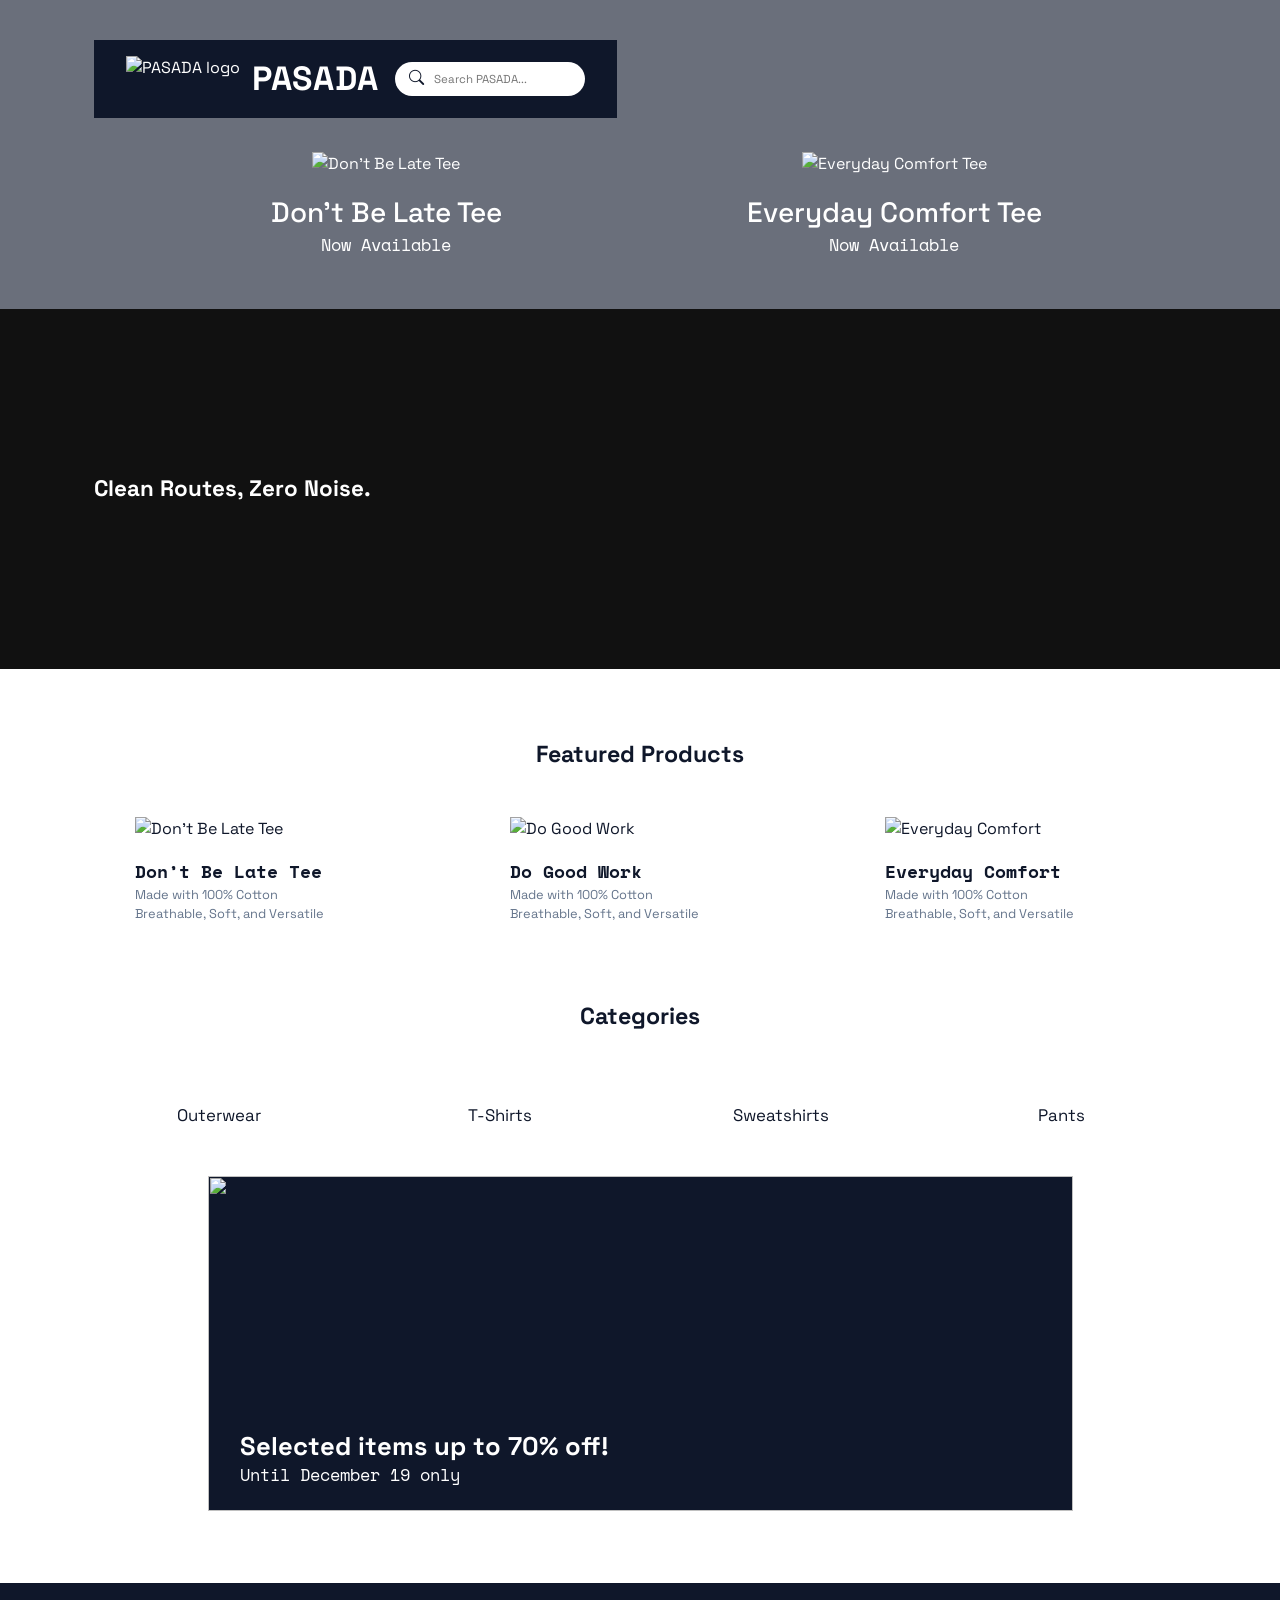
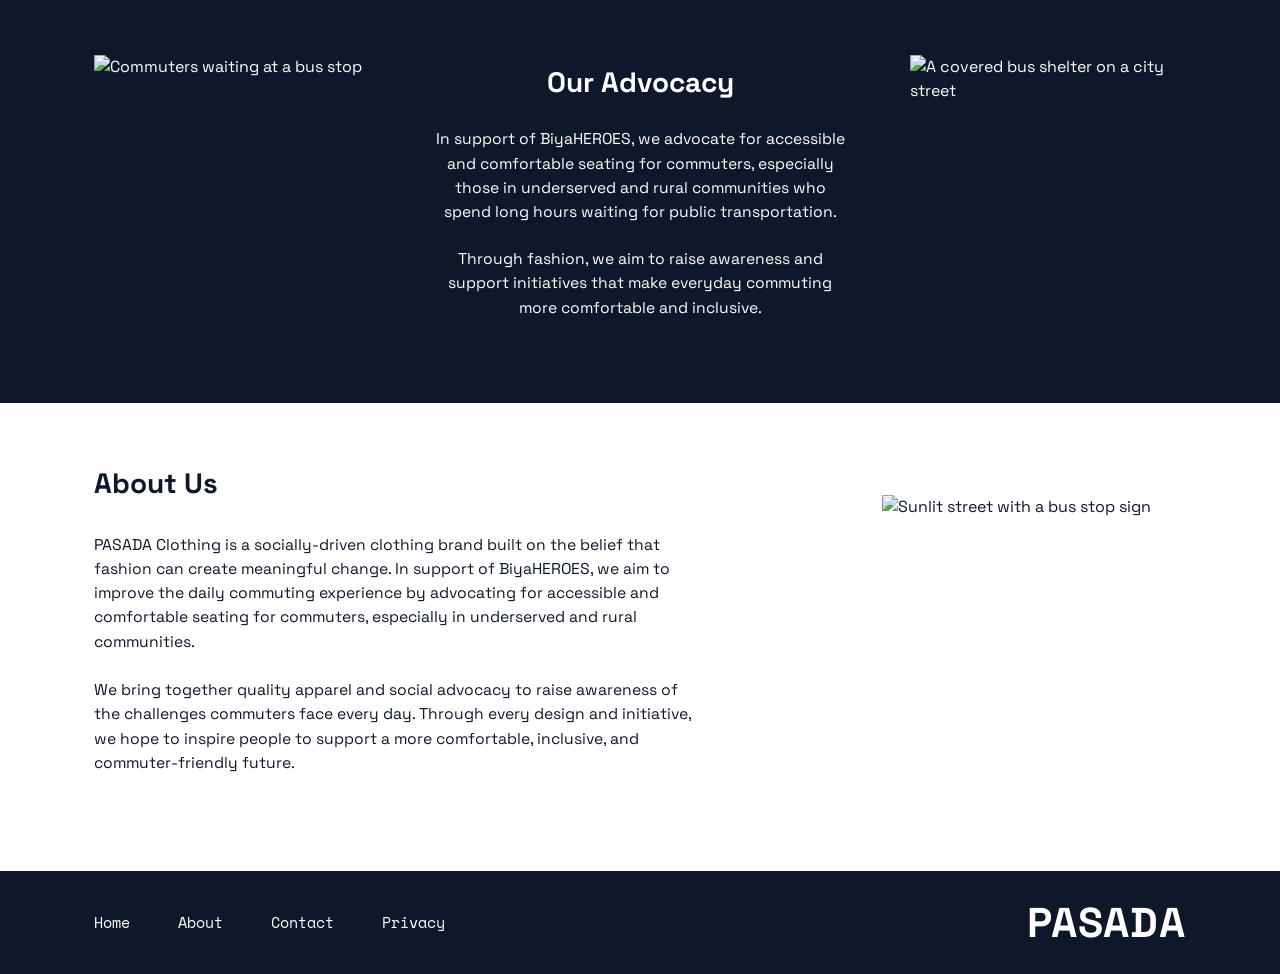
==== index.html @ 644e5175 "Add files via upload" ====
<!doctype html>
<html lang="en">

<head>
    <meta charset="UTF-8">
    <meta name="viewport" content="width=device-width, initial-scale=1.0">

    <title>Home | PASADA</title>

    <!-- Bootstrap CSS -->
    <link href="https://cdn.jsdelivr.net/npm/bootstrap@5.3.9/dist/css/bootstrap.min.css" rel="stylesheet">

    <!-- Bootstrap Icons -->
    <link rel="stylesheet" href="https://cdn.jsdelivr.net/npm/bootstrap-icons@1.13.1/font/bootstrap-icons.min.css">

    <!-- Fonts: Space Grotesk + Space Mono -->
    <link rel="preconnect" href="https://fonts.googleapis.com">
    <link rel="preconnect" href="https://fonts.gstatic.com" crossorigin>
    <link href="https://fonts.googleapis.com/css2?family=Space+Grotesk:wght@300..700&family=Space+Mono:ital,wght@0,400;0,700;1,400;1,700&display=swap" rel="stylesheet">

    <!-- Custom CSS -->
    <link rel="stylesheet" href="style.css">

</head>

<body class="d-flex flex-column min-vh-100">

    <main class="flex-grow-1">

        <!-- HERO -->
        <section class="hero">
            <!-- Header floats over the hero (logo + search) -->
            <header id="site-header" data-variant="home"></header>

            <div class="page-container">
                <div class="hero-products">
                    <a href="product-dont-be-late.html" class="hero-product">
                        <img src="images/tee-dont-be-late-transparent-bg.png" alt="Don’t Be Late Tee">
                        <h1>Don’t Be Late Tee</h1>
                        <p>Now Available</p>
                    </a>
                    <a href="product-everyday-comfort.html" class="hero-product">
                        <img src="images/tee-everyday-comfort-transparent-bg.png" alt="Everyday Comfort Tee">
                        <h2>Everyday Comfort Tee</h2>
                        <p>Now Available</p>
                    </a>
                </div>
            </div>
        </section>

        <!-- TAGLINE BANNER -->
        <section class="tagline">
            <div class="page-container">
                <h2>Clean Routes, Zero Noise.</h2>
            </div>
        </section>

        <!-- FEATURED PRODUCTS -->
        <section class="featured">
            <div class="page-container">
                <h2 class="section-title">Featured Products</h2>
                <div class="featured-grid">
                <a href="product-dont-be-late.html" class="featured-item">
                    <img src="images/tee-dont-be-late.png" alt="Don’t Be Late Tee" loading="lazy">
                    <h3>Don’t Be Late Tee</h3>
                    <p>Made with 100% Cotton</p>
                    <p>Breathable, Soft, and Versatile</p>
                </a>
                <a href="product-do-good-work.html" class="featured-item">
                    <img src="images/tee-do-good-work.png" alt="Do Good Work" loading="lazy">
                    <h3>Do Good Work</h3>
                    <p>Made with 100% Cotton</p>
                    <p>Breathable, Soft, and Versatile</p>
                </a>
                <a href="product-everyday-comfort.html" class="featured-item">
                    <img src="images/tee-everyday-comfort.png" alt="Everyday Comfort" loading="lazy">
                    <h3>Everyday Comfort</h3>
                    <p>Made with 100% Cotton</p>
                    <p>Breathable, Soft, and Versatile</p>
                </a>
                </div>
            </div>
        </section>

        <!-- CATEGORIES -->
        <section class="categories">
            <div class="page-container">
                <h2 class="section-title">Categories</h2>
                <div class="category-grid">
                <a href="#" class="category-item">
                    <img src="images/cat-outerwear.png" alt="" loading="lazy">
                    <span>Outerwear</span>
                </a>
                <a href="#" class="category-item">
                    <img src="images/cat-tshirts.png" alt="" loading="lazy">
                    <span>T-Shirts</span>
                </a>
                <a href="#" class="category-item">
                    <img src="images/cat-sweatshirts.png" alt="" loading="lazy">
                    <span>Sweatshirts</span>
                </a>
                <a href="#" class="category-item">
                    <img src="images/cat-pants.png" alt="" loading="lazy">
                    <span>Pants</span>
                </a>
                </div>
            </div>
        </section>

        <!-- PROMOTIONAL BANNER -->
        <section class="promo">
            <img src="images/promo-banner.png" alt="" loading="lazy">
            <div class="promo-text">
                <h2>Selected items up to 70% off!</h2>
                <p>Until December 19 only</p>
            </div>
        </section>

        <!-- OUR ADVOCACY -->
        <section class="advocacy">
            <div class="page-container">
                <div class="advocacy-grid">
                    <img src="images/advocacy-left.png" alt="Commuters waiting at a bus stop" class="adv-left" loading="lazy">

                    <div class="advocacy-text">
                        <h2>Our Advocacy</h2>
                        <p>In support of BiyaHEROES, we advocate for accessible and comfortable seating for commuters, especially those in underserved and rural communities who spend long hours waiting for public transportation.</p>
                        <p>Through fashion, we aim to raise awareness and support initiatives that make everyday commuting more comfortable and inclusive.</p>
                    </div>

                    <img src="images/advocacy-right.png" alt="A covered bus shelter on a city street" class="adv-right" loading="lazy">
                </div>
            </div>
        </section>

        <!-- ABOUT US -->
        <section class="about">
            <div class="page-container">
                <div class="about-grid">
                    <div>
                        <h2>About Us</h2>
                        <p>PASADA Clothing is a socially-driven clothing brand built on the belief that fashion can create meaningful change. In support of BiyaHEROES, we aim to improve the daily commuting experience by advocating for accessible and comfortable seating for commuters, especially in underserved and rural communities.</p>
                        <p>We bring together quality apparel and social advocacy to raise awareness of the challenges commuters face every day. Through every design and initiative, we hope to inspire people to support a more comfortable, inclusive, and commuter-friendly future.</p>
                    </div>
                    <img src="images/about-us.png" alt="Sunlit street with a bus stop sign" loading="lazy">
                </div>
            </div>
        </section>

    </main>

    <!-- FOOTER -->
    <footer id="site-footer"></footer>

    <!-- Bootstrap JavaScript -->
    <script src="https://cdn.jsdelivr.net/npm/bootstrap@5.3.9/dist/js/bootstrap.bundle.min.js"></script>

    <!-- Shared Components (header + footer) -->
    <script src="components.js"></script>

</body>
</html>
---- style.css ----
:root {
    --primary: #0F172A;     /* navy */
    --secondary: #E3B624;   /* gold */
    --secondary2: #64748B;  /* slate */
    --neutral: #FFFFFF;
    --gray-100: #E5E7EB;    /* form fields */
    --gray-200: #D9D9D9;    /* sidebar, avatars */
    --gray-300: #D0D0D0;    /* size / qty buttons */
    --gray-500: #9B9B9B;    /* image placeholders */

    --font-sans: "Space Grotesk", Arial, Helvetica, sans-serif;
    --font-mono: "Space Mono", "Courier New", monospace;
}

*, *::before, *::after { box-sizing: border-box; }

body {
    margin: 0;
    background: var(--neutral);
    color: var(--primary);
    font-family: var(--font-sans);
}

.font-mono { font-family: var(--font-mono); }
.text-slate { color: var(--secondary2); }

.page-container {
    width: 100%;
    max-width: 1140px;
    margin-inline: auto;
    padding-inline: 1.5rem;
}

/* ---------- Header (all pages except Home) ---------- */
.site-header {
    background: var(--primary);
    color: var(--neutral);
}
.site-header .brand {
    display: inline-flex;
    align-items: center;
    gap: 1.1rem;
    padding-block: 1.05rem;
    color: inherit;
    text-decoration: none;
}
.brand-circle {
    width: 58px; height: 58px;
    border-radius: 50%;
    background: #fff;
    padding: 5px;
    object-fit: contain;
    flex-shrink: 0;
}
.brand-mark { height: 52px; width: auto; flex-shrink: 0; }
.brand-word {
    font-weight: 700;
    font-size: clamp(2rem, 4.2vw, 3.1rem);
    line-height: 1;
    letter-spacing: .02em;
}

/* ---------- Header (Home – floats over hero) ---------- */
.home-header {
    position: absolute;
    z-index: 3;
    top: 2.5rem;
    left: max(1.5rem, calc((100vw - 1140px) / 2 + 1.5rem));
    right: 1.5rem;
    max-width: 523px;
    background: var(--primary);
    color: #fff;
    display: flex;
    align-items: center;
    justify-content: space-between;
    gap: 1rem;
    padding: 1rem 2rem;
}
.home-header .brand { display: inline-flex; align-items: center; gap: .75rem; color: inherit; text-decoration: none; }
.home-header .brand-mark { height: 46px; }
.home-header .brand-word { font-size: 2.1rem; }
.search-pill {
    display: flex; align-items: center; gap: .5rem;
    background: #fff; border-radius: 999px;
    padding: .35rem .9rem;
    flex: 1 1 180px; min-width: 0; max-width: 200px;
}
.search-pill i { color: var(--primary); font-size: .95rem; }
.search-pill input {
    border: 0; outline: 0; background: transparent; width: 100%;
    font: 400 .72rem var(--font-sans); color: var(--primary);
}
@media (max-width: 575.98px) {
    .home-header { top: 1rem; padding: .75rem 1rem; flex-wrap: wrap; }
    .home-header .brand-word { font-size: 1.6rem; }
    .search-pill { max-width: none; flex-basis: 100%; }
}

/* ---------- Footer ---------- */
.site-footer {
    background: var(--primary);
    color: #fff;
    margin-top: auto;
}
.site-footer .footer-inner {
    display: flex; align-items: center; justify-content: space-between;
    flex-wrap: wrap; gap: 1rem;
    padding-block: 1.9rem;
}
.footer-nav { display: flex; flex-wrap: wrap; gap: 1.5rem 3rem; font-family: var(--font-mono); font-size: .95rem; }
.footer-nav a, .footer-word { color: #fff; text-decoration: none; }
.footer-nav a:hover { text-decoration: underline; }
.footer-word { font-weight: 700; font-size: 2.6rem; line-height: 1; letter-spacing: .02em; }
@media (max-width: 767.98px) {
    .site-footer .footer-inner { flex-direction: column; text-align: center; }
    .footer-nav { justify-content: center; gap: 1rem 1.75rem; }
}

/* HOME */
.hero {
    position: relative;
    overflow: hidden;
    color: #fff;
    isolation: isolate;
    padding: 9.5rem 0 3.25rem;
}
.hero::before {                      /* blurred B&W photo */
    content: "";
    position: absolute; inset: -20px;
    background: url("images/hero-bus-stop.png") center / cover no-repeat;
    filter: blur(5px);
    z-index: -2;
}
.hero::after {                       /* navy tint */
    content: "";
    position: absolute; inset: 0;
    background: rgba(15, 23, 42, .62);
    z-index: -1;
}
.hero-products { display: flex; justify-content: center; gap: 3rem; flex-wrap: wrap; }
.hero-product { flex: 1 1 260px; max-width: 460px; text-align: center; color: #fff; text-decoration: none; }
.hero-product img { height: 270px; width: auto; max-width: 100%; object-fit: contain; margin-bottom: 1.25rem; }
.hero-product h1, .hero-product h2 { font-size: clamp(1.4rem, 2.4vw, 1.75rem); font-weight: 500; margin: 0 0 .15rem; }
.hero-product p { font-family: var(--font-mono); font-size: 1.05rem; margin: 0; }
.hero-product:hover img { transform: translateY(-4px); }
.hero-product img { transition: transform .2s ease; }

.tagline {
    position: relative;
    min-height: 360px;
    display: flex; align-items: center;
    color: #fff;
    background: #111 url("images/tagline-jeepney.png") center / cover no-repeat;
}
.tagline h2 { font-size: 1.4rem; font-weight: 700; margin: 0; }

.section-title {
    text-align: center;
    font-weight: 700;
    font-size: 1.45rem;
    color: var(--primary);
    margin: 0 0 3rem;
}

.featured { padding: 4.5rem 0 2.5rem; }
.featured-grid { display: grid; grid-template-columns: repeat(3, 1fr); gap: 2rem; }
.featured-item { display: block; color: inherit; text-decoration: none; max-width: 260px; margin-inline: auto; width: 100%; }
.featured-item img { width: 100%; aspect-ratio: 1 / 1.05; object-fit: contain; margin-bottom: 1.25rem; }
.featured-item h3 { font-family: var(--font-mono); font-weight: 700; font-size: 1.1rem; margin: 0 0 .15rem; }
.featured-item p { color: var(--secondary2); font-size: .8rem; margin: 0; line-height: 1.5; }
.featured-item:hover h3 { text-decoration: underline; }
@media (max-width: 767.98px) { .featured-grid { grid-template-columns: 1fr; gap: 2.5rem; } }

.categories { padding: 2.5rem 0 3rem; }
.category-grid { display: grid; grid-template-columns: repeat(4, 1fr); gap: 2rem; text-align: center; }
.category-item { color: var(--primary); text-decoration: none; }
.category-item img { height: 120px; width: auto; margin-bottom: 1rem; }
.category-item span { display: block; font-size: 1.05rem; }
.category-item:hover span { text-decoration: underline; }
@media (max-width: 575.98px) { .category-grid { grid-template-columns: repeat(2, 1fr); } }

.promo {
    position: relative;
    max-width: 865px;
    margin: 0 auto 4.5rem;
    color: #fff;
    min-height: 240px;
    background: var(--primary);
}
.promo img { width: 100%; height: 100%; min-height: 240px; object-fit: cover; object-position: right center; display: block; position: absolute; inset: 0; }
.promo-text { position: relative; padding: 4.5rem 2rem 1.5rem 2rem; }
.promo-text { display: flex; flex-direction: column; justify-content: flex-end; min-height: 335px; }
.promo-text h2 { font-size: 1.6rem; font-weight: 700; margin: 0; }
.promo-text p { font-family: var(--font-mono); font-size: 1.05rem; margin: 0; }
@media (max-width: 767.98px) { .promo { margin-inline: 1.5rem; } .promo-text { min-height: 240px; padding-top: 3rem; } }

/* Advocacy + About (Home bottom & About page) */
.advocacy { background: var(--primary); color: #fff; padding: 4.5rem 0; }
.advocacy-grid {
    display: grid; align-items: center; gap: 3.5rem;
    grid-template-columns: 276px 1fr 276px;
}
.advocacy-grid img { width: 100%; aspect-ratio: 1; object-fit: cover; display: block; }
.advocacy-grid .adv-left  { object-position: 30% 50%; }
.advocacy-grid .adv-right { object-position: 28% 50%; }
.advocacy-text { text-align: center; max-width: 420px; margin-inline: auto; }
.advocacy-text h2 { font-size: 1.75rem; font-weight: 700; margin: 0 0 1.75rem; }
.advocacy-text p { font-size: .98rem; line-height: 1.55; margin: 0 0 1.4rem; }
.advocacy-text p:last-child { margin-bottom: 0; }
@media (max-width: 991.98px) {
    .advocacy-grid { grid-template-columns: 1fr; }
    .advocacy-grid img { max-width: 320px; margin-inline: auto; }
    .advocacy-grid .adv-left { order: 2; }
    .advocacy-text { order: 1; }
    .advocacy-grid .adv-right { order: 3; }
}

.about { padding: 4rem 0 4.5rem; }
.about-grid { display: grid; grid-template-columns: 1fr 304px; gap: 4rem; align-items: center; }
.about-grid h2 { font-size: 1.75rem; font-weight: 700; margin: 0 0 2rem; }
.about-grid p { font-size: .98rem; line-height: 1.55; margin: 0 0 1.5rem; max-width: 600px; }
.about-grid img { width: 100%; aspect-ratio: 304 / 276; object-fit: cover; object-position: 60% 50%; display: block; }
@media (max-width: 767.98px) { .about-grid { grid-template-columns: 1fr; } .about-grid img { max-width: 320px; } }

/* PRODUCT PAGE */
.product-layout { display: grid; grid-template-columns: minmax(0, 1fr) 265px; flex: 1 0 auto; }
.product-main { padding: 2.5rem 2.5rem 3rem max(1.5rem, calc((100vw - 1140px) / 2 + 1.5rem)); }
.product-top { display: grid; grid-template-columns: 290px 1fr; gap: 3rem; align-items: start; margin-bottom: 2.75rem; }
.product-photo img { width: 100%; height: auto; display: block; }
.product-info h1 { font-size: clamp(2rem, 3.4vw, 2.5rem); font-weight: 700; margin: .5rem 0 0; color: #000; }
.product-price { font-family: var(--font-mono); font-size: 1.9rem; margin: .1rem 0 1rem; color: #000; }

.size-group { display: flex; gap: 4px; margin-bottom: 1.9rem; }
.size-group label, .qty-box {
    background: var(--gray-300);
    font-family: var(--font-mono); font-size: 1.05rem;
    min-width: 94px; height: 34px;
    display: inline-flex; align-items: center; justify-content: center;
    cursor: pointer; user-select: none; margin: 0;
}
.size-group input { position: absolute; opacity: 0; width: 1px; height: 1px; pointer-events: none; }
.size-group { position: relative; }
.size-group input:checked + label { background: var(--primary); color: #fff; }
.size-group input:focus-visible + label { outline: 3px solid var(--secondary); outline-offset: 2px; }
.qty-box { cursor: default; justify-content: space-between; padding: 0 .6rem; min-width: 94px; }
.qty-box button { background: none; border: 0; padding: 0 .25rem; font: inherit; line-height: 1; cursor: pointer; color: inherit; }
.qty-box output { min-width: 1.2em; text-align: center; }

.btn-row { display: flex; flex-wrap: wrap; gap: 1.1rem; margin: 1.2rem 0 .6rem; }
.btn-pasada {
    font-family: var(--font-mono); font-size: 1.05rem;
    border: 2px solid #000; border-radius: 0;
    padding: .35rem 1.1rem; line-height: 1.4; cursor: pointer;
}
.btn-cart  { background: var(--secondary2); color: #fff; }
.btn-order { background: var(--secondary);  color: #000; }
.btn-pasada:hover { filter: brightness(1.08); }
.btn-pasada:focus-visible { outline: 3px solid var(--primary); outline-offset: 2px; }
.sold { font-size: .85rem; margin: 0; color: #000; }
.cart-msg { font-family: var(--font-mono); font-size: .85rem; min-height: 1.3em; margin: .5rem 0 0; color: var(--secondary2); }

.product-main h2 { font-size: 1.75rem; font-weight: 700; margin: 0 0 .9rem; color: #000; }
.product-details p { font-family: var(--font-mono); font-size: 1.2rem; line-height: 1.5; margin: 0; color: #000; }
.reviews { margin-top: 1.8rem; }
.reviews h2 { font-size: 1.5rem; }
.rating-row { display: flex; align-items: center; gap: 1.5rem; margin: 1rem 0 1.6rem; }
.rating-row .score { font-size: 2.4rem; font-weight: 500; line-height: 1; padding-left: .25rem; }
.stars { display: inline-flex; gap: .2rem; color: var(--secondary); }
.stars .off { color: var(--gray-200); }
.rating-row .stars { font-size: 2.1rem; gap: .5rem; }
.review-list { display: grid; grid-template-columns: repeat(2, minmax(0, 1fr)); gap: 1.5rem; }
.review { display: flex; align-items: flex-start; gap: .9rem; }
.avatar { width: 64px; height: 64px; border-radius: 50%; background: var(--gray-200); flex-shrink: 0; }
.review-body { flex: 1 1 auto; min-width: 0; }
.review-body .stars { font-size: 1.15rem; margin-bottom: .1rem; }
.review-body p { font-family: var(--font-mono); font-size: 1.05rem; margin: .45rem 0 0; color: #000; }
.review-photo { width: 124px; height: 90px; flex-shrink: 0; background: var(--gray-500); }
.review-photo svg { width: 100%; height: 100%; display: block; }

.product-side { background: var(--gray-200); padding: 2rem 1.5rem; text-align: center; }
.product-side > h2 { font-family: var(--font-mono); font-weight: 400; font-size: 1rem; line-height: 1.25; margin: 0 0 2.2rem; color: #000; }
.side-item { display: block; color: #000; text-decoration: none; margin-bottom: 2.1rem; }
.side-item .thumb { width: 143px; height: 165px; margin: 0 auto 1rem; background: #fff; border: 1px solid #000; display: flex; align-items: center; justify-content: center; }
.side-item .thumb img { width: 100%; height: 100%; object-fit: contain; }
.side-item strong { display: block; font-size: 1.1rem; }
.side-item .price { display: block; font-size: .95rem; margin: .1rem 0 .35rem; }
.side-item .stars { font-size: .95rem; margin-bottom: .3rem; }
.side-item .sold-sm { display: block; font-size: .78rem; }
.side-item:hover strong { text-decoration: underline; }

@media (max-width: 991.98px) {
    .product-layout { grid-template-columns: 1fr; }
    .product-main { padding: 2rem 1.5rem; }
    .product-side { padding-bottom: 1rem; }
}
@media (max-width: 767.98px) {
    .product-top { grid-template-columns: 1fr; gap: 1.5rem; }
    .product-photo { max-width: 290px; }
    .review-list { grid-template-columns: 1fr; }
}


.policy { padding: 4rem 0 6rem; }
.policy h1 { text-align: center; font-weight: 700; font-size: clamp(2.5rem, 5vw, 3.6rem); color: var(--primary); margin: 0 0 4.5rem; }
.policy-body { max-width: 960px; margin-inline: auto; }
.policy h2 { font-family: var(--font-mono); font-weight: 700; font-size: 1.65rem; color: var(--primary); margin: 0 0 1.1rem; }
.policy p { font-family: var(--font-mono); font-size: 1.02rem; line-height: 1.5; color: var(--primary); margin: 0 0 3rem; }

/* CONTACT */
.contact { padding: 2.5rem 0 5rem; }
.contact h1 { text-align: center; font-weight: 700; font-size: clamp(2.5rem, 5vw, 3.6rem); color: #000; margin: 0 0 3rem; }
.contact-grid { display: grid; grid-template-columns: 6fr 5fr; gap: 4rem; align-items: center; }
.contact-form label { display: block; font-family: var(--font-mono); font-size: 1.05rem; margin-bottom: .55rem; color: #000; }
.contact-form .field { margin-bottom: 1.6rem; }
.contact-form input, .contact-form textarea {
    width: 100%; background: var(--gray-100);
    border: 1px solid var(--primary); border-radius: 12px;
    padding: .6rem .9rem; font: 400 1rem var(--font-sans); color: var(--primary);
}
.contact-form input { height: 48px; }
.contact-form textarea { min-height: 96px; resize: vertical; }
.contact-form input:focus, .contact-form textarea:focus { outline: 3px solid var(--secondary); outline-offset: 1px; }
.btn-submit {
    background: var(--primary); color: #fff; border: 0; border-radius: 14px;
    font-family: var(--font-mono); font-size: 1.3rem; padding: .7rem 2rem; cursor: pointer;
}
.btn-submit:hover { background: #1b2742; }
.contact-logo { text-align: center; }
.contact-logo img { width: 100%; max-width: 370px; height: auto; }
@media (max-width: 767.98px) { .contact-grid { grid-template-columns: 1fr; gap: 2.5rem; } .contact-logo { order: -1; } .contact-logo img { max-width: 240px; } }
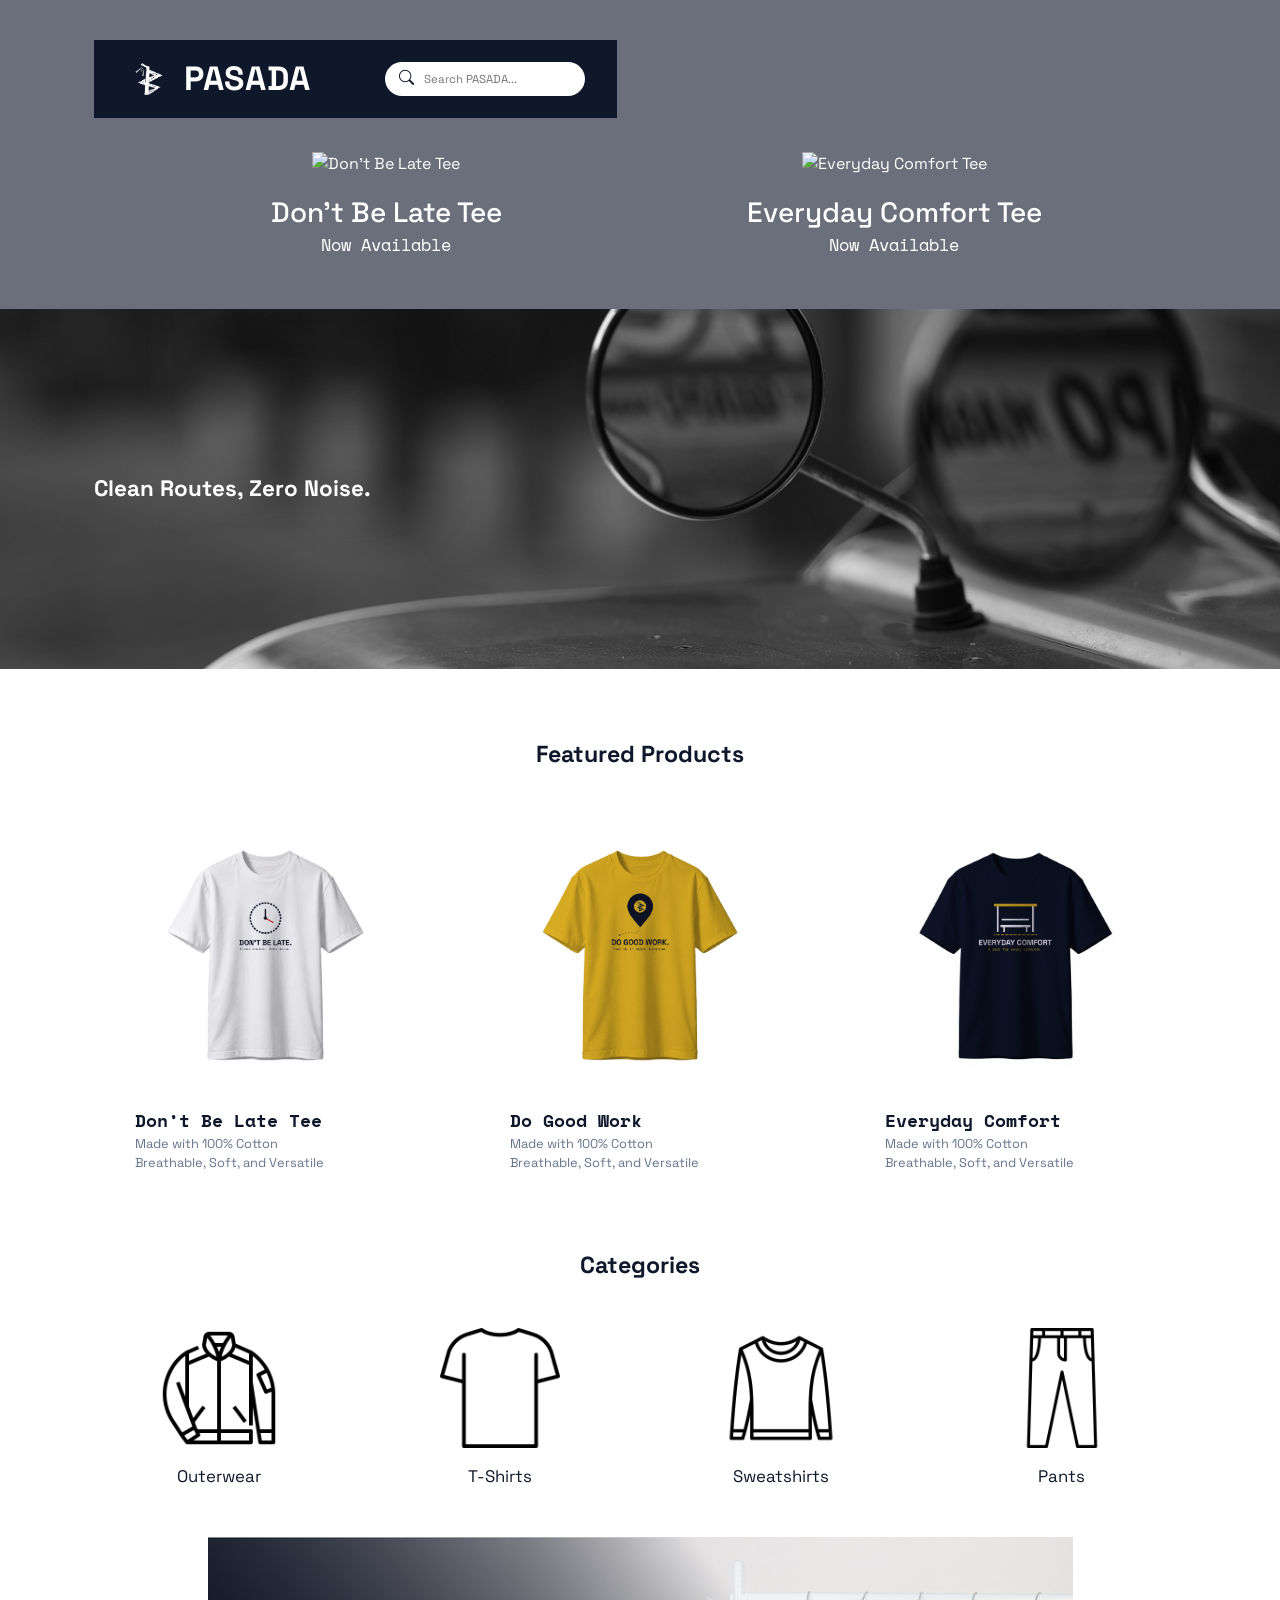
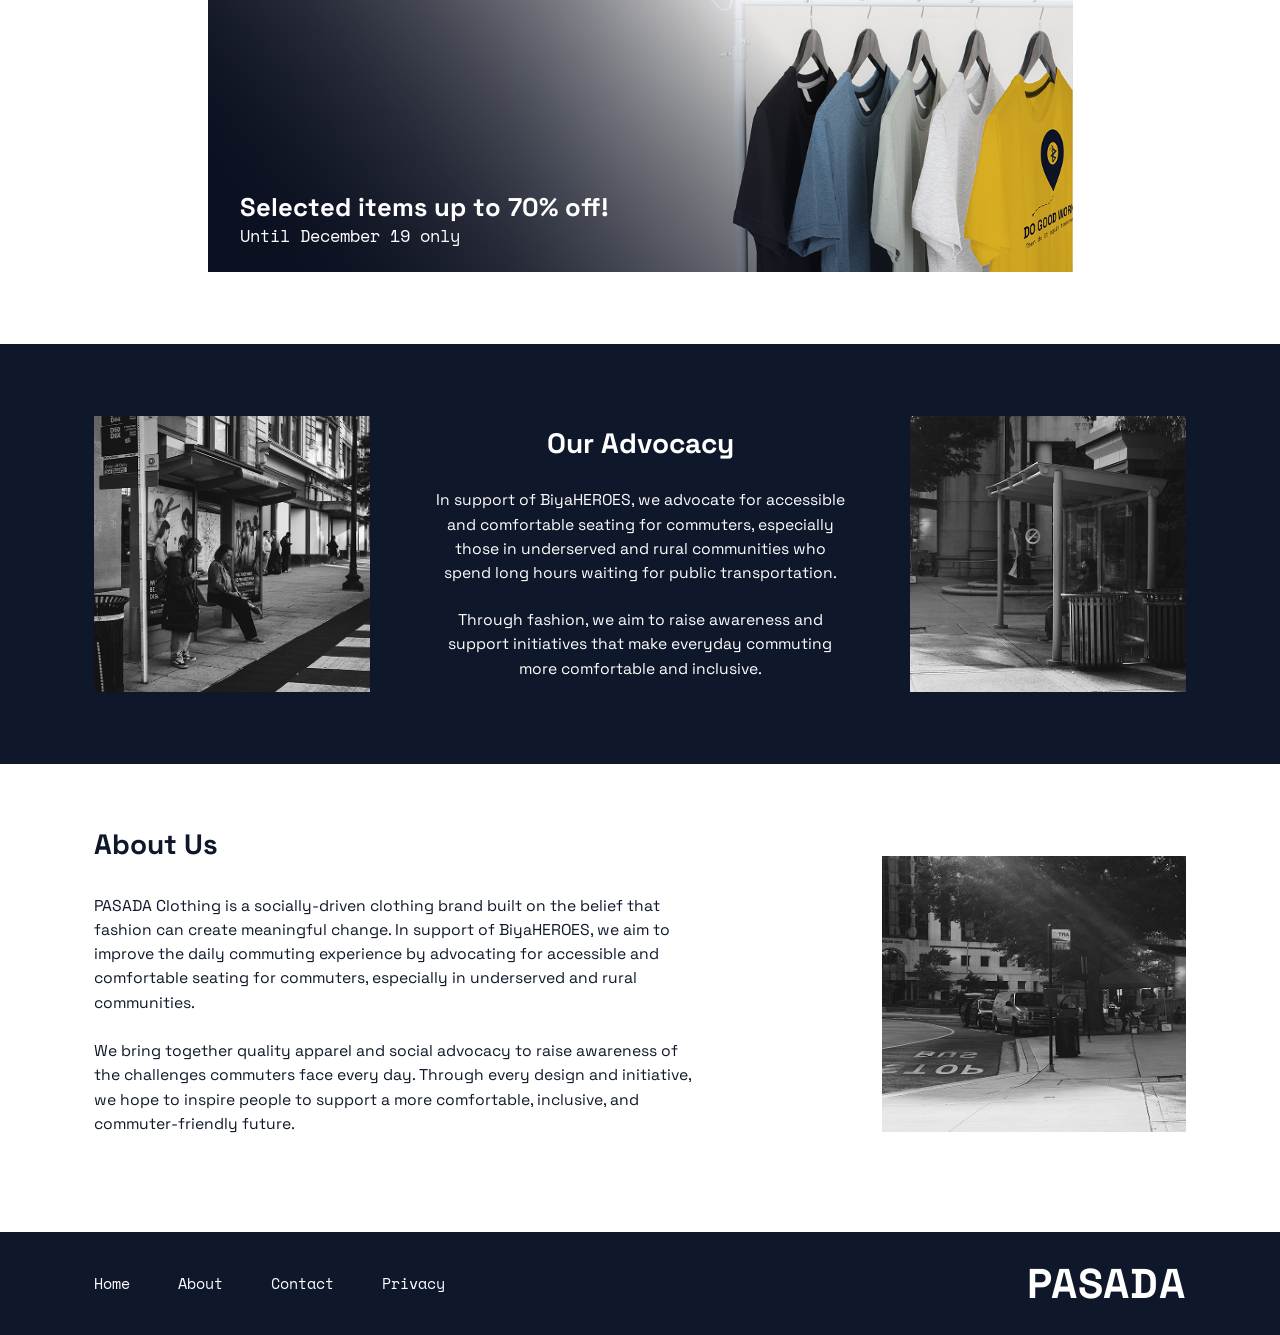
==== commit 3c0127f6: "edited stuff" ====
--- a/index.html
+++ b/index.html
@@ -35,12 +35,12 @@
             <div class="page-container">
                 <div class="hero-products">
                     <a href="product-dont-be-late.html" class="hero-product">
-                        <img src="images/tee-dont-be-late-transparent-bg.png" alt="Don’t Be Late Tee">
+                        <img src="tee-dont-be-late-cutout.png" alt="Don’t Be Late Tee">
                         <h1>Don’t Be Late Tee</h1>
                         <p>Now Available</p>
                     </a>
                     <a href="product-everyday-comfort.html" class="hero-product">
-                        <img src="images/tee-everyday-comfort-transparent-bg.png" alt="Everyday Comfort Tee">
+                        <img src="tee-everyday-comfort-cutout.png" alt="Everyday Comfort Tee">
                         <h2>Everyday Comfort Tee</h2>
                         <p>Now Available</p>
                     </a>
@@ -61,19 +61,19 @@
                 <h2 class="section-title">Featured Products</h2>
                 <div class="featured-grid">
                 <a href="product-dont-be-late.html" class="featured-item">
-                    <img src="images/tee-dont-be-late.png" alt="Don’t Be Late Tee" loading="lazy">
+                    <img src="tee-dont-be-late.png" alt="Don’t Be Late Tee" loading="lazy">
                     <h3>Don’t Be Late Tee</h3>
                     <p>Made with 100% Cotton</p>
                     <p>Breathable, Soft, and Versatile</p>
                 </a>
                 <a href="product-do-good-work.html" class="featured-item">
-                    <img src="images/tee-do-good-work.png" alt="Do Good Work" loading="lazy">
+                    <img src="tee-do-good-work.png" alt="Do Good Work" loading="lazy">
                     <h3>Do Good Work</h3>
                     <p>Made with 100% Cotton</p>
                     <p>Breathable, Soft, and Versatile</p>
                 </a>
                 <a href="product-everyday-comfort.html" class="featured-item">
-                    <img src="images/tee-everyday-comfort.png" alt="Everyday Comfort" loading="lazy">
+                    <img src="tee-everyday-comfort.png" alt="Everyday Comfort" loading="lazy">
                     <h3>Everyday Comfort</h3>
                     <p>Made with 100% Cotton</p>
                     <p>Breathable, Soft, and Versatile</p>
@@ -88,19 +88,19 @@
                 <h2 class="section-title">Categories</h2>
                 <div class="category-grid">
                 <a href="#" class="category-item">
-                    <img src="images/cat-outerwear.png" alt="" loading="lazy">
+                    <img src="cat-outerwear.png" alt="" loading="lazy">
                     <span>Outerwear</span>
                 </a>
                 <a href="#" class="category-item">
-                    <img src="images/cat-tshirts.png" alt="" loading="lazy">
+                    <img src="cat-tshirts.png" alt="" loading="lazy">
                     <span>T-Shirts</span>
                 </a>
                 <a href="#" class="category-item">
-                    <img src="images/cat-sweatshirts.png" alt="" loading="lazy">
+                    <img src="cat-sweatshirts.png" alt="" loading="lazy">
                     <span>Sweatshirts</span>
                 </a>
                 <a href="#" class="category-item">
-                    <img src="images/cat-pants.png" alt="" loading="lazy">
+                    <img src="cat-pants.png" alt="" loading="lazy">
                     <span>Pants</span>
                 </a>
                 </div>
@@ -109,7 +109,7 @@
 
         <!-- PROMOTIONAL BANNER -->
         <section class="promo">
-            <img src="images/promo-banner.png" alt="" loading="lazy">
+            <img src="promo-banner.png" alt="" loading="lazy">
             <div class="promo-text">
                 <h2>Selected items up to 70% off!</h2>
                 <p>Until December 19 only</p>
@@ -120,7 +120,7 @@
         <section class="advocacy">
             <div class="page-container">
                 <div class="advocacy-grid">
-                    <img src="images/advocacy-left.png" alt="Commuters waiting at a bus stop" class="adv-left" loading="lazy">
+                    <img src="advocacy-left.png" alt="Commuters waiting at a bus stop" class="adv-left" loading="lazy">
 
                     <div class="advocacy-text">
                         <h2>Our Advocacy</h2>
@@ -128,7 +128,7 @@
                         <p>Through fashion, we aim to raise awareness and support initiatives that make everyday commuting more comfortable and inclusive.</p>
                     </div>
 
-                    <img src="images/advocacy-right.png" alt="A covered bus shelter on a city street" class="adv-right" loading="lazy">
+                    <img src="advocacy-right.png" alt="A covered bus shelter on a city street" class="adv-right" loading="lazy">
                 </div>
             </div>
         </section>
@@ -142,7 +142,7 @@
                         <p>PASADA Clothing is a socially-driven clothing brand built on the belief that fashion can create meaningful change. In support of BiyaHEROES, we aim to improve the daily commuting experience by advocating for accessible and comfortable seating for commuters, especially in underserved and rural communities.</p>
                         <p>We bring together quality apparel and social advocacy to raise awareness of the challenges commuters face every day. Through every design and initiative, we hope to inspire people to support a more comfortable, inclusive, and commuter-friendly future.</p>
                     </div>
-                    <img src="images/about-us.png" alt="Sunlit street with a bus stop sign" loading="lazy">
+                    <img src="about-us.png" alt="Sunlit street with a bus stop sign" loading="lazy">
                 </div>
             </div>
         </section>
--- a/style.css
+++ b/style.css
@@ -127,7 +127,7 @@
 .hero::before {                      /* blurred B&W photo */
     content: "";
     position: absolute; inset: -20px;
-    background: url("images/hero-bus-stop.png") center / cover no-repeat;
+    background: url("street-bus-stop.png") center / cover no-repeat;
     filter: blur(5px);
     z-index: -2;
 }
@@ -150,7 +150,7 @@
     min-height: 360px;
     display: flex; align-items: center;
     color: #fff;
-    background: #111 url("images/tagline-jeepney.png") center / cover no-repeat;
+    background: #111 url("tagline-jeepney.png") center / cover no-repeat;
 }
 .tagline h2 { font-size: 1.4rem; font-weight: 700; margin: 0; }
 
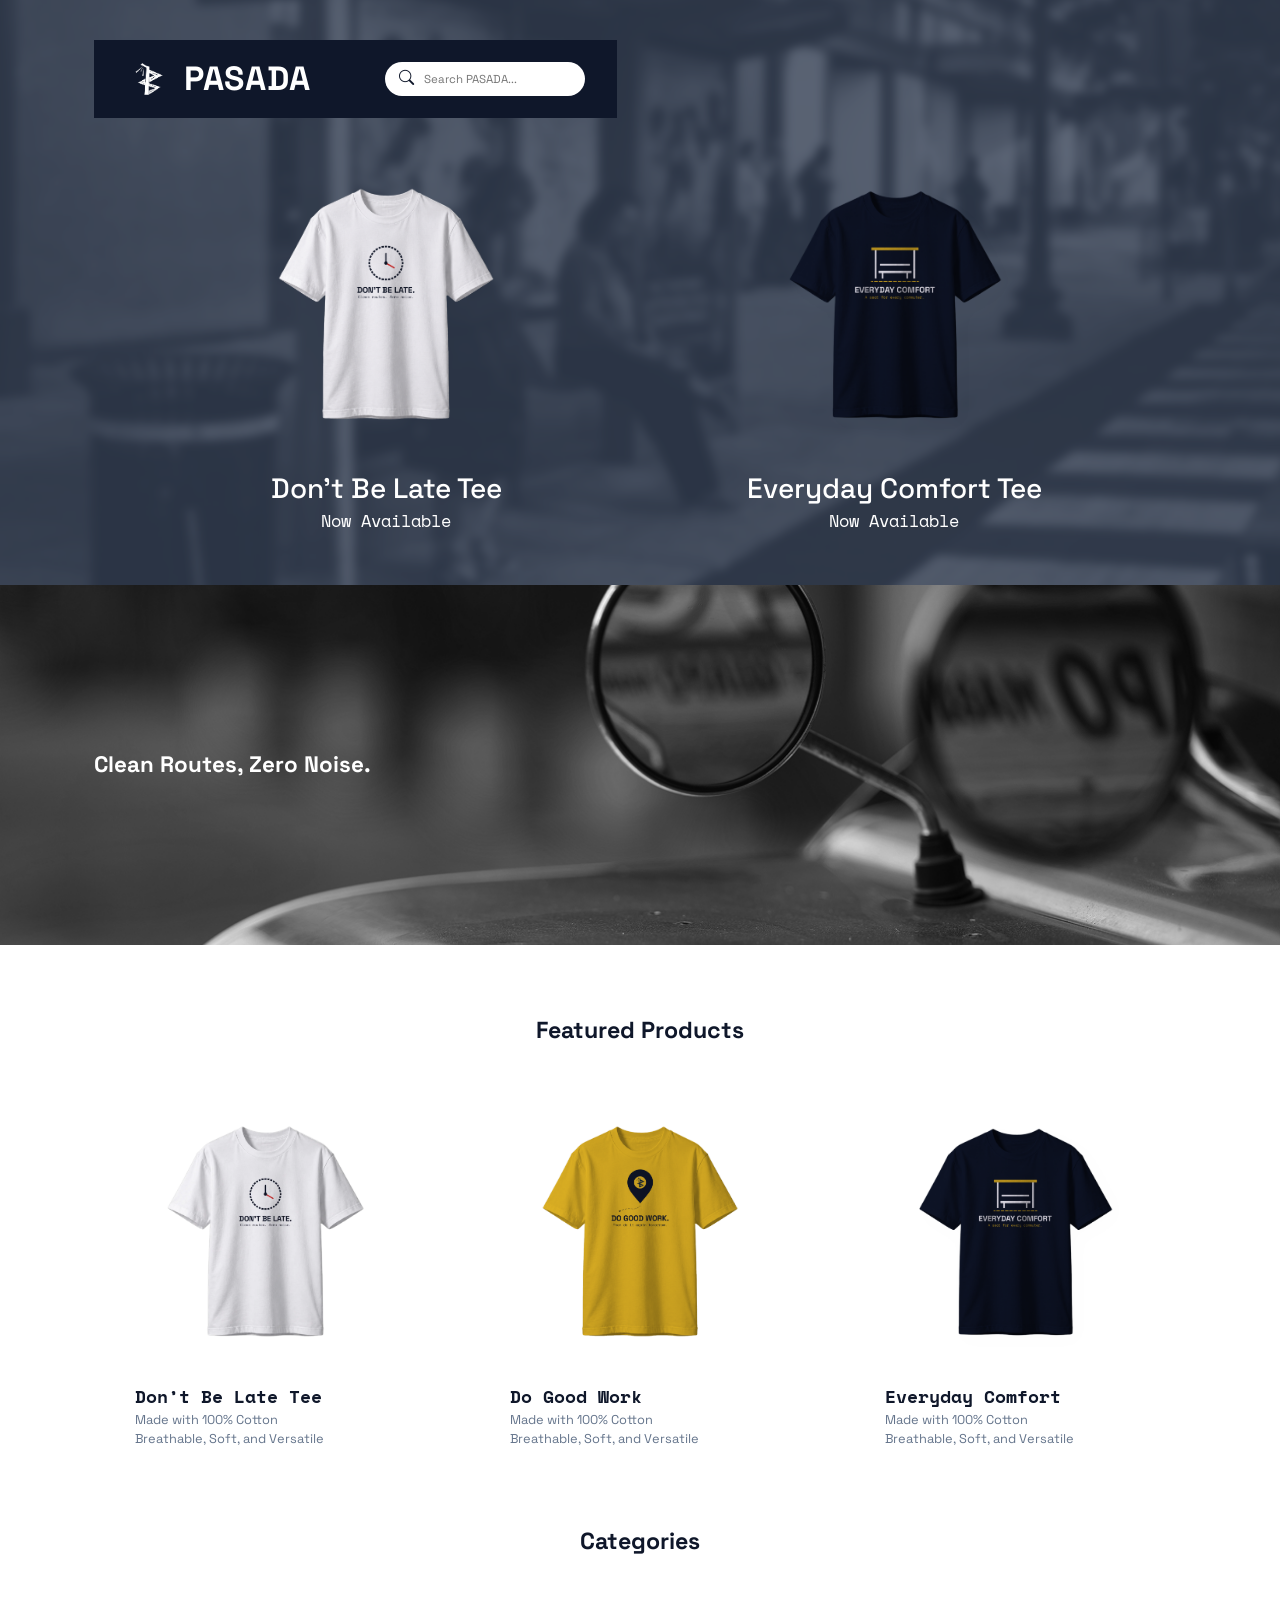
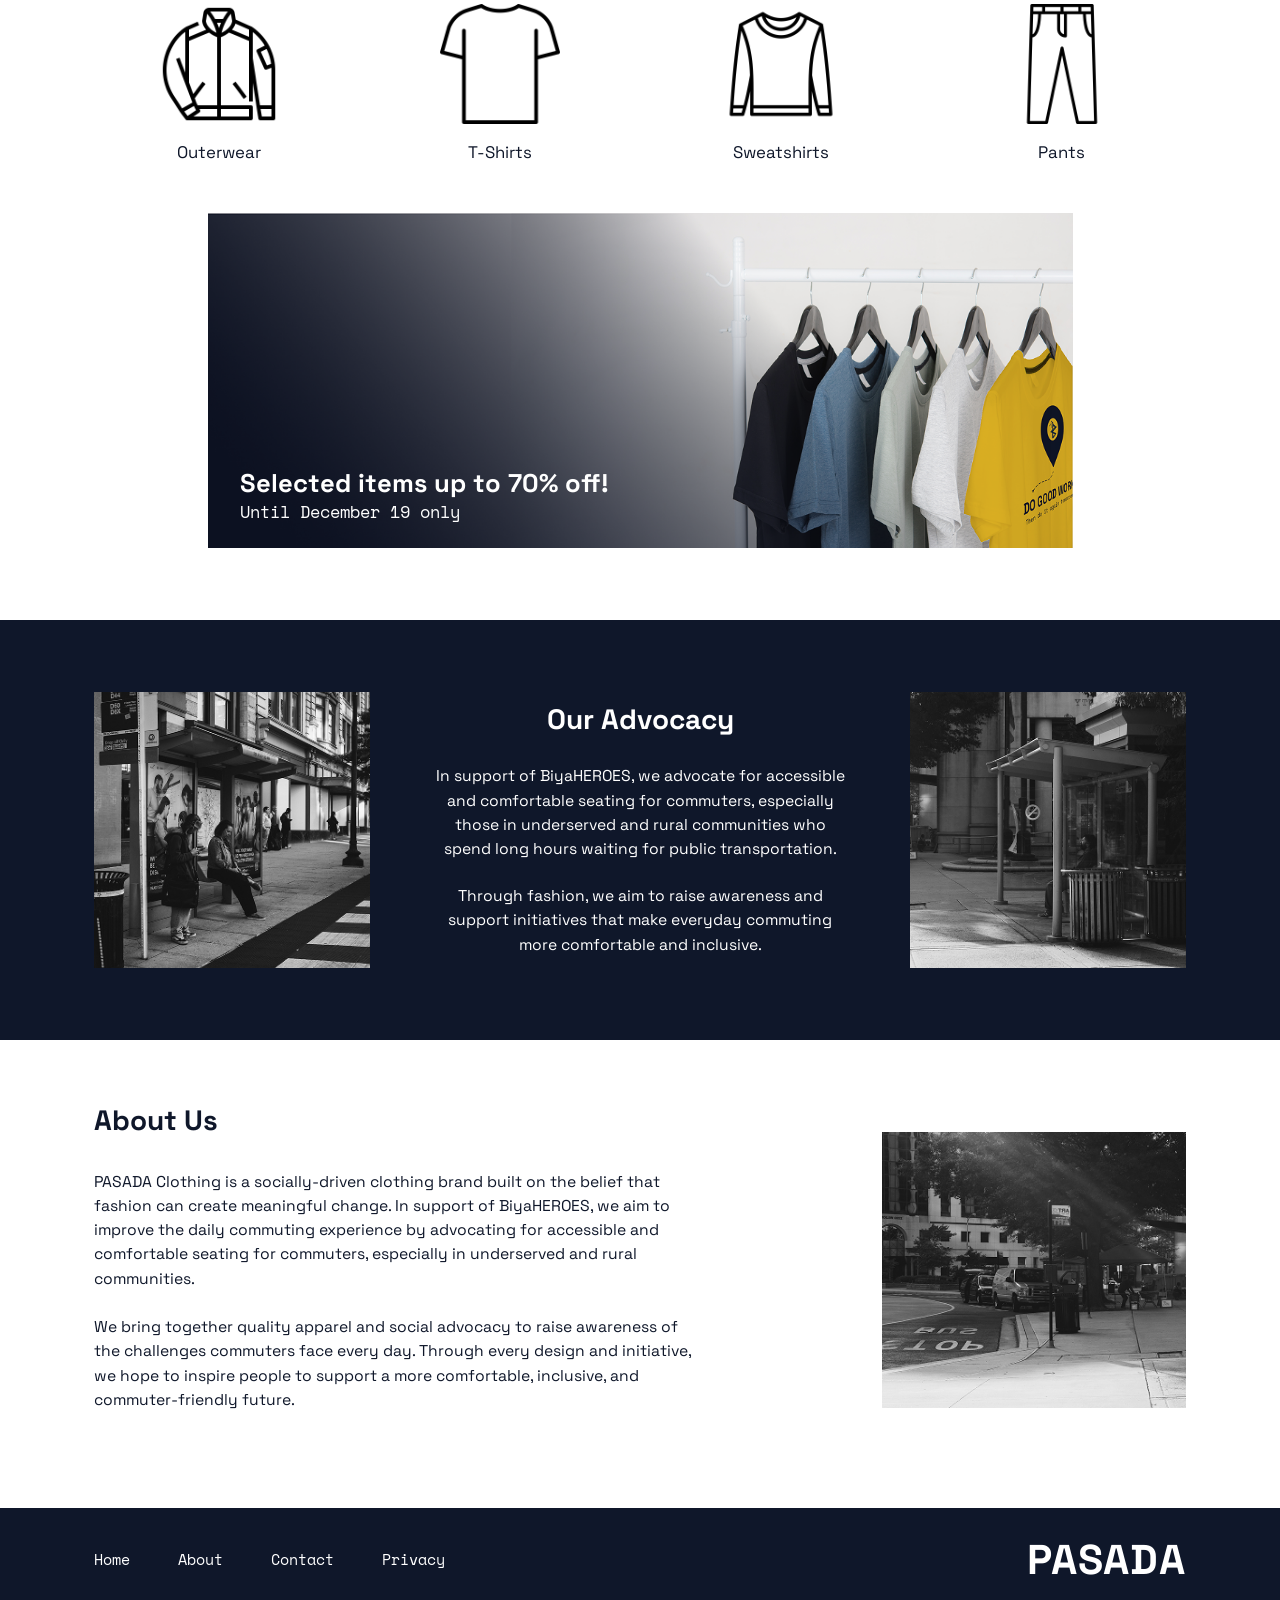
==== commit d8f778dc: "edited index.html and style.css" ====
--- a/index.html
+++ b/index.html
@@ -35,12 +35,12 @@
             <div class="page-container">
                 <div class="hero-products">
                     <a href="product-dont-be-late.html" class="hero-product">
-                        <img src="tee-dont-be-late-cutout.png" alt="Don’t Be Late Tee">
+                        <img src="tee-dont-be-late-transparent-bg.png" alt="Don’t Be Late Tee">
                         <h1>Don’t Be Late Tee</h1>
                         <p>Now Available</p>
                     </a>
                     <a href="product-everyday-comfort.html" class="hero-product">
-                        <img src="tee-everyday-comfort-cutout.png" alt="Everyday Comfort Tee">
+                        <img src="tee-everyday-comfort-transparent-bg.png" alt="Everyday Comfort Tee">
                         <h2>Everyday Comfort Tee</h2>
                         <p>Now Available</p>
                     </a>
--- a/style.css
+++ b/style.css
@@ -127,19 +127,19 @@
 .hero::before {                      /* blurred B&W photo */
     content: "";
     position: absolute; inset: -20px;
-    background: url("street-bus-stop.png") center / cover no-repeat;
-    filter: blur(5px);
+    background: url("hero-bus-stop.png") center / cover no-repeat;
+    filter: blur(2px);
     z-index: -2;
 }
 .hero::after {                       /* navy tint */
     content: "";
     position: absolute; inset: 0;
-    background: rgba(15, 23, 42, .62);
+    background: rgba(15, 23, 42, .45);
     z-index: -1;
 }
 .hero-products { display: flex; justify-content: center; gap: 3rem; flex-wrap: wrap; }
 .hero-product { flex: 1 1 260px; max-width: 460px; text-align: center; color: #fff; text-decoration: none; }
-.hero-product img { height: 270px; width: auto; max-width: 100%; object-fit: contain; margin-bottom: 1.25rem; }
+.hero-product img { height: 300px; width: auto; max-width: 100%; object-fit: contain; margin-bottom: 1.25rem; }
 .hero-product h1, .hero-product h2 { font-size: clamp(1.4rem, 2.4vw, 1.75rem); font-weight: 500; margin: 0 0 .15rem; }
 .hero-product p { font-family: var(--font-mono); font-size: 1.05rem; margin: 0; }
 .hero-product:hover img { transform: translateY(-4px); }
